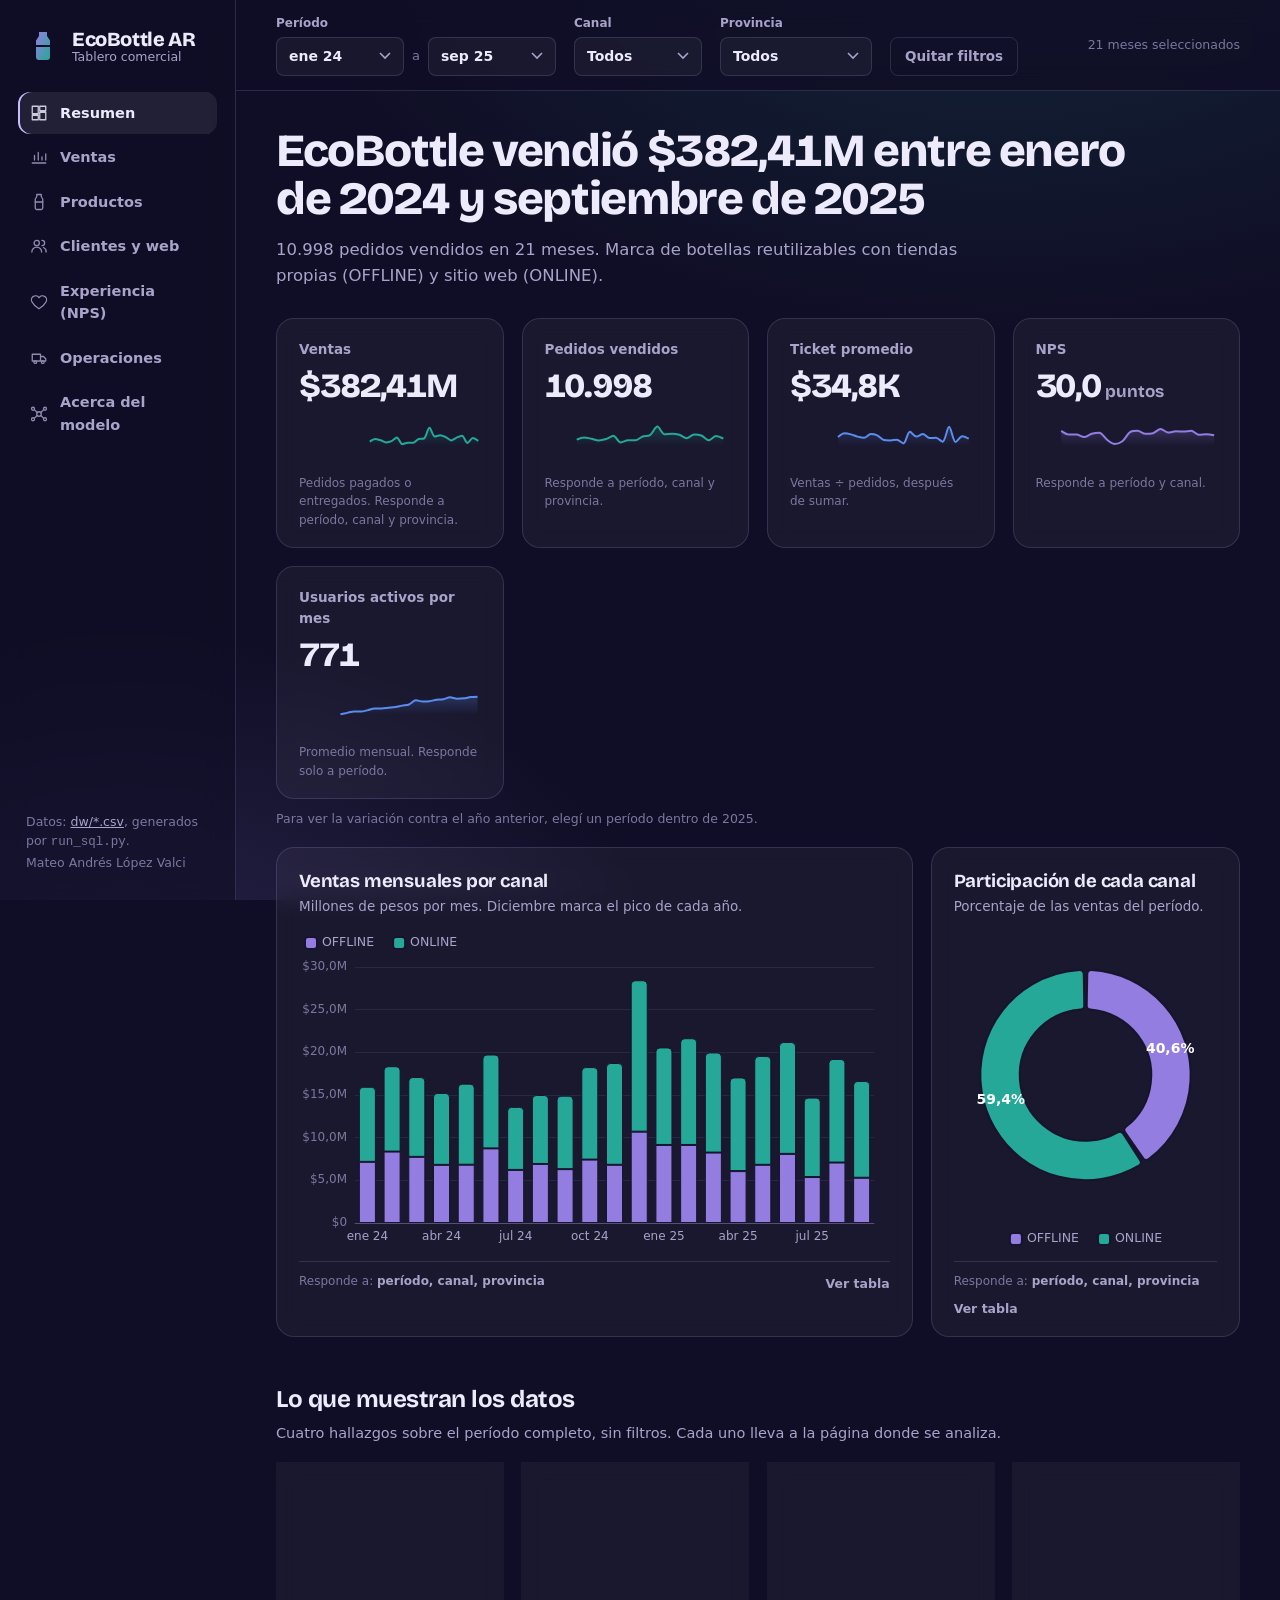
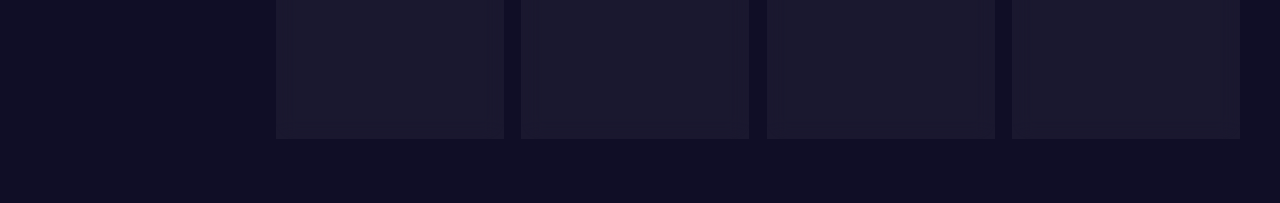
==== web/index.html @ 10b5b07e "feat: agregar sitio web interactivo Co-Authored-By: Claude Opus 5.5 <noreply@anthropic.com> Claude-S" ====
<!doctype html>
<html lang="es">
<head>
  <meta charset="utf-8">
  <meta name="viewport" content="width=device-width, initial-scale=1">
  <title>Resumen | EcoBottle AR</title>
  <meta name="description" content="Tablero comercial de EcoBottle AR: ventas, productos, clientes, NPS y operaciones, construido sobre un data warehouse en estrella.">
  <link rel="icon" href="data:image/svg+xml,%3Csvg xmlns='http://www.w3.org/2000/svg' viewBox='0 0 34 34'%3E%3Cpath d='M13 3h8v4l3 4.5V28a3 3 0 0 1-3 3h-8a3 3 0 0 1-3-3V11.5L13 7z' fill='%2325A898'/%3E%3C/svg%3E">
  <link rel="stylesheet" href="assets/css/style.css">
</head>
<body>
<div class="app">
  <aside id="lateral" class="lateral"></aside>
  <div class="contenido">
    <div id="filtros" class="filtros" role="region" aria-label="Filtros"></div>
    <main id="contenido-pagina" class="pagina">

      <header class="encabezado">
        <h1 id="titular">EcoBottle AR en números</h1>
        <p id="bajada">Ventas, clientes y experiencia de una marca de botellas reutilizables que vende en tiendas propias y en su sitio web.</p>
      </header>

      <section class="kpis" aria-label="Indicadores principales">
        <div class="tarjeta kpi" id="k-ventas">
          <span class="kpi-nombre">Ventas</span>
          <span class="kpi-valor">…</span>
          <span class="kpi-delta"></span>
          <div class="kpi-chispa" id="k-ventas-chispa"></div>
          <span class="kpi-nota">Pedidos pagados o entregados. Responde a período, canal y provincia.</span>
        </div>
        <div class="tarjeta kpi" id="k-pedidos">
          <span class="kpi-nombre">Pedidos vendidos</span>
          <span class="kpi-valor">…</span>
          <span class="kpi-delta"></span>
          <div class="kpi-chispa" id="k-pedidos-chispa"></div>
          <span class="kpi-nota">Responde a período, canal y provincia.</span>
        </div>
        <div class="tarjeta kpi" id="k-ticket">
          <span class="kpi-nombre">Ticket promedio</span>
          <span class="kpi-valor">…</span>
          <span class="kpi-delta"></span>
          <div class="kpi-chispa" id="k-ticket-chispa"></div>
          <span class="kpi-nota">Ventas ÷ pedidos, después de sumar.</span>
        </div>
        <div class="tarjeta kpi" id="k-nps">
          <span class="kpi-nombre">NPS</span>
          <span class="kpi-valor">…</span>
          <span class="kpi-delta"></span>
          <div class="kpi-chispa" id="k-nps-chispa"></div>
          <span class="kpi-nota">Responde a período y canal.</span>
        </div>
        <div class="tarjeta kpi" id="k-usuarios">
          <span class="kpi-nombre">Usuarios activos por mes</span>
          <span class="kpi-valor">…</span>
          <span class="kpi-delta"></span>
          <div class="kpi-chispa" id="k-usuarios-chispa"></div>
          <span class="kpi-nota">Promedio mensual. Responde solo a período.</span>
        </div>
      </section>
      <p class="kpis-nota" id="kpis-nota"></p>

      <div class="grilla">
        <article class="tarjeta ancho-8" data-aplica="mes canal provincia">
          <div class="tarjeta-cabeza"><div>
            <h2 id="t-mensual">Ventas mensuales por canal</h2>
            <p class="bajada">Millones de pesos por mes. Diciembre marca el pico de cada año.</p>
          </div></div>
          <div class="grafico" id="g-mensual" role="img" aria-label="Barras apiladas de ventas mensuales por canal"></div>
        </article>

        <article class="tarjeta ancho-4" data-aplica="mes canal provincia">
          <div class="tarjeta-cabeza"><div>
            <h2 id="t-canal">Participación de cada canal</h2>
            <p class="bajada">Porcentaje de las ventas del período.</p>
          </div></div>
          <div class="grafico" id="g-canal" role="img" aria-label="Participación de cada canal en las ventas"></div>
        </article>
      </div>

      <h2 class="seccion">Lo que muestran los datos</h2>
      <p class="seccion-bajada">Cuatro hallazgos sobre el período completo, sin filtros. Cada uno lleva a la página donde se analiza.</p>
      <div class="grilla">
        <article class="tarjeta hallazgo ancho-3">
          <span class="hallazgo-cifra" id="h-entrega">…</span>
          <p id="h-entrega-txt"></p>
          <a href="experiencia.html">Ver la relación con el NPS</a>
        </article>
        <article class="tarjeta hallazgo ancho-3">
          <span class="hallazgo-cifra" id="h-nps">…</span>
          <p id="h-nps-txt"></p>
          <a href="experiencia.html">Ver el NPS por canal</a>
        </article>
        <article class="tarjeta hallazgo ancho-3">
          <span class="hallazgo-cifra" id="h-recurrentes">…</span>
          <p id="h-recurrentes-txt"></p>
          <a href="clientes.html">Ver clientes y cohortes</a>
        </article>
        <article class="tarjeta hallazgo ancho-3">
          <span class="hallazgo-cifra" id="h-domingo">…</span>
          <p id="h-domingo-txt"></p>
          <a href="ventas.html">Ver ventas por día</a>
        </article>
      </div>

    </main>
  </div>
</div>
<script src="assets/vendor/papaparse.min.js"></script>
<script src="assets/vendor/echarts.min.js"></script>
<script src="assets/js/core.js"></script>
<script src="assets/js/resumen.js"></script>
</body>
</html>
---- web/assets/css/style.css ----
/* =====================================================================
   EcoBottle AR, tablero comercial: estilos compartidos
   Paleta validada para fondo oscuro (contraste y daltonismo).
   ===================================================================== */

@font-face { font-family: "Bricolage Grotesque"; src: url("../fonts/bricolage-grotesque-latin-500-normal.woff2") format("woff2"); font-weight: 500; font-display: swap; }
@font-face { font-family: "Bricolage Grotesque"; src: url("../fonts/bricolage-grotesque-latin-700-normal.woff2") format("woff2"); font-weight: 700; font-display: swap; }
@font-face { font-family: "Bricolage Grotesque"; src: url("../fonts/bricolage-grotesque-latin-800-normal.woff2") format("woff2"); font-weight: 800; font-display: swap; }
@font-face { font-family: "Manrope"; src: url("../fonts/manrope-latin-400-normal.woff2") format("woff2"); font-weight: 400; font-display: swap; }
@font-face { font-family: "Manrope"; src: url("../fonts/manrope-latin-500-normal.woff2") format("woff2"); font-weight: 500; font-display: swap; }
@font-face { font-family: "Manrope"; src: url("../fonts/manrope-latin-600-normal.woff2") format("woff2"); font-weight: 600; font-display: swap; }
@font-face { font-family: "Manrope"; src: url("../fonts/manrope-latin-700-normal.woff2") format("woff2"); font-weight: 700; font-display: swap; }

:root {
  color-scheme: dark;
  /* Superficies */
  --noche: #100e26;
  --noche-2: #17152e;
  --vidrio: rgba(255, 255, 255, 0.045);
  --vidrio-fuerte: rgba(255, 255, 255, 0.08);
  --borde: rgba(196, 184, 255, 0.16);
  --borde-fuerte: rgba(196, 184, 255, 0.32);
  /* Texto */
  --tinta: #edeafb;
  --niebla: #a9a3c9;
  --tenue: #7d779f;
  /* Acento de interfaz */
  --acento: #c9bcff;
  /* Datos (orden categórico fijo, validado) */
  --offline: #937de0;
  --online: #25a898;
  --classic: #c0811c;
  --sport: #db6599;
  --azul: #5b8def;
  --verde: #4fa457;
  /* Estados */
  --bien: #4fa457;
  --alerta: #c0811c;
  --critico: #e0635f;
  /* Tipografía */
  --display: "Bricolage Grotesque", "Segoe UI", system-ui, sans-serif;
  --texto: "Manrope", "Segoe UI", system-ui, sans-serif;
  /* Medidas */
  --radio-lg: 18px;
  --radio-md: 12px;
  --radio-sm: 8px;
  --lateral: 236px;
}

* { box-sizing: border-box; }

html, body { margin: 0; }

body {
  font-family: var(--texto);
  font-size: 15px;
  line-height: 1.55;
  color: var(--tinta);
  background-color: var(--noche);
  background-image:
    radial-gradient(1200px 700px at 78% -10%, rgba(37, 168, 152, 0.16), transparent 60%),
    radial-gradient(900px 600px at 10% 110%, rgba(147, 125, 224, 0.18), transparent 60%);
  background-attachment: fixed;
  min-height: 100vh;
  font-variant-numeric: tabular-nums;
}

a { color: var(--acento); }
a:focus-visible, button:focus-visible, select:focus-visible {
  outline: 2px solid var(--acento);
  outline-offset: 2px;
}

/* ---------------------------------------------------------------------
   Estructura: barra lateral + contenido
   --------------------------------------------------------------------- */
.app { display: grid; grid-template-columns: var(--lateral) 1fr; min-height: 100vh; }

.lateral {
  position: sticky; top: 0; height: 100vh;
  padding: 28px 18px;
  border-right: 1px solid var(--borde);
  background: rgba(16, 14, 38, 0.6);
  backdrop-filter: blur(14px);
  display: flex; flex-direction: column; gap: 28px;
}

.marca { display: flex; align-items: center; gap: 12px; text-decoration: none; color: var(--tinta); padding: 0 8px; }
.marca svg { flex: none; }
.marca-nombre { font-family: var(--display); font-weight: 800; font-size: 20px; letter-spacing: -0.02em; line-height: 1.1; }
.marca-sub { display: block; font-family: var(--texto); font-weight: 500; font-size: 12.5px; color: var(--niebla); letter-spacing: 0; }

.nav { display: flex; flex-direction: column; gap: 2px; }
.nav a {
  display: flex; align-items: center; gap: 12px;
  padding: 10px 12px; border-radius: var(--radio-md);
  color: var(--niebla); text-decoration: none; font-weight: 600; font-size: 14.5px;
}
.nav a:hover { color: var(--tinta); background: var(--vidrio); }
.nav a[aria-current="page"] { color: var(--tinta); background: var(--vidrio-fuerte); box-shadow: inset 2px 0 0 var(--acento); }
.nav svg { width: 18px; height: 18px; flex: none; opacity: 0.85; }

.lateral-pie { margin-top: auto; font-size: 12.5px; color: var(--tenue); padding: 0 8px; }
.lateral-pie a { color: var(--niebla); }

.contenido { min-width: 0; }

/* ---------------------------------------------------------------------
   Barra de filtros
   --------------------------------------------------------------------- */
.filtros {
  position: sticky; top: 0; z-index: 20;
  display: flex; flex-wrap: wrap; align-items: end; gap: 14px 18px;
  padding: 14px 40px;
  background: rgba(16, 14, 38, 0.78);
  backdrop-filter: blur(14px);
  border-bottom: 1px solid var(--borde);
}
.filtro { display: flex; flex-direction: column; gap: 4px; }
.filtro label { font-size: 12px; font-weight: 600; color: var(--niebla); }
.filtro select {
  appearance: none;
  font: inherit; font-size: 14px; font-weight: 600; color: var(--tinta);
  background: var(--vidrio) url("data:image/svg+xml,%3Csvg xmlns='http://www.w3.org/2000/svg' width='12' height='8' viewBox='0 0 12 8'%3E%3Cpath d='M1 1l5 5 5-5' fill='none' stroke='%23a9a3c9' stroke-width='1.6'/%3E%3C/svg%3E") no-repeat right 12px center;
  border: 1px solid var(--borde); border-radius: var(--radio-sm);
  padding: 8px 34px 8px 12px; min-width: 128px; cursor: pointer;
}
.filtro select:hover { border-color: var(--borde-fuerte); }
.filtro select option { background: var(--noche-2); color: var(--tinta); }
.filtro-periodo { display: flex; align-items: center; gap: 8px; }
.filtro-periodo span { color: var(--tenue); font-size: 13px; }
.boton {
  font: inherit; font-size: 13.5px; font-weight: 600;
  color: var(--niebla); background: transparent;
  border: 1px solid var(--borde); border-radius: var(--radio-sm);
  padding: 8px 14px; cursor: pointer;
}
.boton:hover { color: var(--tinta); border-color: var(--borde-fuerte); }
.filtros-estado { margin-left: auto; font-size: 12.5px; color: var(--tenue); align-self: center; }

/* ---------------------------------------------------------------------
   Encabezado de página
   --------------------------------------------------------------------- */
.pagina { padding: 36px 40px 64px; max-width: 1360px; }

.encabezado { max-width: 900px; margin-bottom: 30px; }
.encabezado h1 {
  font-family: var(--display); font-weight: 800;
  font-size: clamp(30px, 3.6vw, 46px); line-height: 1.04; letter-spacing: -0.03em;
  margin: 0 0 14px;
}
.encabezado p { margin: 0; color: var(--niebla); font-size: 16.5px; max-width: 68ch; }

/* ---------------------------------------------------------------------
   Grilla y tarjetas
   --------------------------------------------------------------------- */
.grilla { display: grid; grid-template-columns: repeat(12, minmax(0, 1fr)); gap: 18px; }
.ancho-12 { grid-column: span 12; }
.ancho-8 { grid-column: span 8; }
.ancho-7 { grid-column: span 7; }
.ancho-6 { grid-column: span 6; }
.ancho-5 { grid-column: span 5; }
.ancho-4 { grid-column: span 4; }
.ancho-3 { grid-column: span 3; }

.tarjeta {
  background: var(--vidrio);
  border: 1px solid var(--borde);
  border-radius: var(--radio-lg);
  padding: 22px 22px 16px;
  backdrop-filter: blur(10px);
  display: flex; flex-direction: column;
  min-width: 0;
}
.tarjeta-cabeza { display: flex; justify-content: space-between; align-items: start; gap: 12px; margin-bottom: 6px; }
.tarjeta h2 {
  font-family: var(--display); font-weight: 700; font-size: 18.5px;
  line-height: 1.22; letter-spacing: -0.01em; margin: 0;
}
.tarjeta .bajada { color: var(--niebla); font-size: 13.5px; margin: 4px 0 0; }
.grafico { width: 100%; height: 320px; margin-top: 8px; }
.grafico.alto { height: 420px; }
.grafico.bajo { height: 250px; }
.tarjeta-pie {
  display: flex; flex-wrap: wrap; justify-content: space-between; gap: 6px 16px;
  margin-top: 10px; padding-top: 10px; border-top: 1px solid var(--borde);
  font-size: 12px; color: var(--tenue);
}
.aplica b { color: var(--niebla); font-weight: 600; }
.boton-tabla {
  font: inherit; font-size: 12.5px; font-weight: 600; color: var(--niebla);
  background: none; border: none; padding: 2px 0; cursor: pointer; white-space: nowrap;
}
.boton-tabla:hover { color: var(--tinta); text-decoration: underline; }

.tabla-datos { margin-top: 10px; max-height: 280px; overflow: auto; border-radius: var(--radio-sm); border: 1px solid var(--borde); }
.tabla-datos table { width: 100%; border-collapse: collapse; font-size: 12.5px; }
.tabla-datos th, .tabla-datos td { padding: 6px 10px; text-align: right; border-bottom: 1px solid var(--borde); white-space: nowrap; }
.tabla-datos th:first-child, .tabla-datos td:first-child { text-align: left; }
.tabla-datos th { position: sticky; top: 0; background: var(--noche-2); color: var(--niebla); font-weight: 600; }

/* ---------------------------------------------------------------------
   Indicadores (KPI)
   --------------------------------------------------------------------- */
.kpi { padding: 20px 22px 18px; gap: 2px; }
.kpi-nombre { font-size: 13.5px; font-weight: 600; color: var(--niebla); }
.kpi-valor {
  font-family: var(--display); font-weight: 800; font-size: 34px;
  line-height: 1.05; letter-spacing: -0.03em; margin: 6px 0 4px;
}
.kpi-valor small { font-size: 0.5em; font-weight: 700; color: var(--niebla); margin-left: 4px; letter-spacing: 0; }
.kpi-delta { font-size: 13px; font-weight: 600; }
.kpi-delta.sube { color: #6fcf8a; }
.kpi-delta.baja { color: #f0908c; }
.kpi-delta.neutro { color: var(--tenue); }
.kpi-chispa { height: 44px; margin-top: 10px; }
.kpi-nota { font-size: 12px; color: var(--tenue); margin-top: 6px; }

/* ---------------------------------------------------------------------
   Hallazgos y textos
   --------------------------------------------------------------------- */
.hallazgo { padding: 22px; gap: 8px; }
.hallazgo-cifra { font-family: var(--display); font-weight: 800; font-size: 34px; letter-spacing: -0.03em; line-height: 1; }
.hallazgo p { margin: 0; color: var(--niebla); font-size: 14px; }
.hallazgo a { font-weight: 600; font-size: 13.5px; text-decoration: none; margin-top: auto; padding-top: 8px; }
.hallazgo a:hover { text-decoration: underline; }

.nota { color: var(--niebla); font-size: 14px; }
.nota strong { color: var(--tinta); }

.leyenda { display: flex; flex-wrap: wrap; gap: 6px 16px; margin-top: 10px; font-size: 13px; color: var(--niebla); }
.leyenda i { display: inline-block; width: 12px; height: 12px; border-radius: 3px; margin-right: 6px; vertical-align: -1px; }

/* Texto largo (página del modelo) */
.prosa { max-width: 72ch; }
.prosa h3 { font-family: var(--display); font-weight: 700; font-size: 20px; letter-spacing: -0.01em; margin: 26px 0 8px; }
.prosa p, .prosa li { color: var(--niebla); font-size: 15px; }
.prosa strong { color: var(--tinta); }
.prosa code, .tabla-simple code { font-family: var(--texto); font-weight: 700; color: var(--acento); font-size: 0.95em; }
.tabla-simple { width: 100%; border-collapse: collapse; font-size: 14px; margin-top: 8px; }
.tabla-simple th, .tabla-simple td { text-align: left; padding: 9px 12px; border-bottom: 1px solid var(--borde); vertical-align: top; }
.tabla-simple th { color: var(--niebla); font-weight: 600; font-size: 13px; }
.tabla-simple td { color: var(--tinta); }
.si { color: #6fcf8a; font-weight: 700; }
.no { color: var(--tenue); }

.diagrama { width: 100%; height: auto; display: block; }

.cargando { color: var(--niebla); padding: 40px 0; }
.error { color: #f0908c; padding: 24px; border: 1px solid rgba(224, 99, 95, 0.4); border-radius: var(--radio-md); }

/* ---------------------------------------------------------------------
   Responsive
   --------------------------------------------------------------------- */
@media (max-width: 1180px) {
  .ancho-8, .ancho-7, .ancho-6, .ancho-5 { grid-column: span 12; }
  .ancho-4 { grid-column: span 6; }
  .ancho-3 { grid-column: span 6; }
}
@media (max-width: 860px) {
  .app { grid-template-columns: minmax(0, 1fr); }
  .lateral, .contenido { min-width: 0; }
  .lateral { position: static; height: auto; flex-direction: column; gap: 14px; padding: 16px; border-right: 0; border-bottom: 1px solid var(--borde); }
  .nav { flex-direction: row; overflow-x: auto; gap: 4px; padding-bottom: 4px; }
  .nav a { white-space: nowrap; padding: 8px 12px; }
  .nav a[aria-current="page"] { box-shadow: inset 0 -2px 0 var(--acento); }
  .lateral-pie { display: none; }
  .filtros { position: static; padding: 14px 16px; }
  .filtros-estado { margin-left: 0; width: 100%; }
  .pagina { padding: 24px 16px 48px; }
  .ancho-4, .ancho-3 { grid-column: span 12; }
  .grafico { height: 280px; }
  .kpi-valor { font-size: 32px; }
}
@media (prefers-reduced-motion: reduce) {
  * { animation: none !important; transition: none !important; }
}

/* ---------------------------------------------------------------------
   Fila de KPIs y títulos de sección
   --------------------------------------------------------------------- */
.kpis { display: grid; grid-template-columns: repeat(auto-fit, minmax(200px, 1fr)); gap: 18px; }
.kpis-nota { font-size: 12.5px; color: var(--tenue); margin: 10px 0 18px; }
.seccion { font-family: var(--display); font-weight: 700; font-size: 24px; letter-spacing: -0.02em; margin: 44px 0 4px; }
.seccion-bajada { color: var(--niebla); margin: 0 0 18px; font-size: 14.5px; }
.grafico.mapa { height: 560px; }
.grafico.medio { height: 280px; }
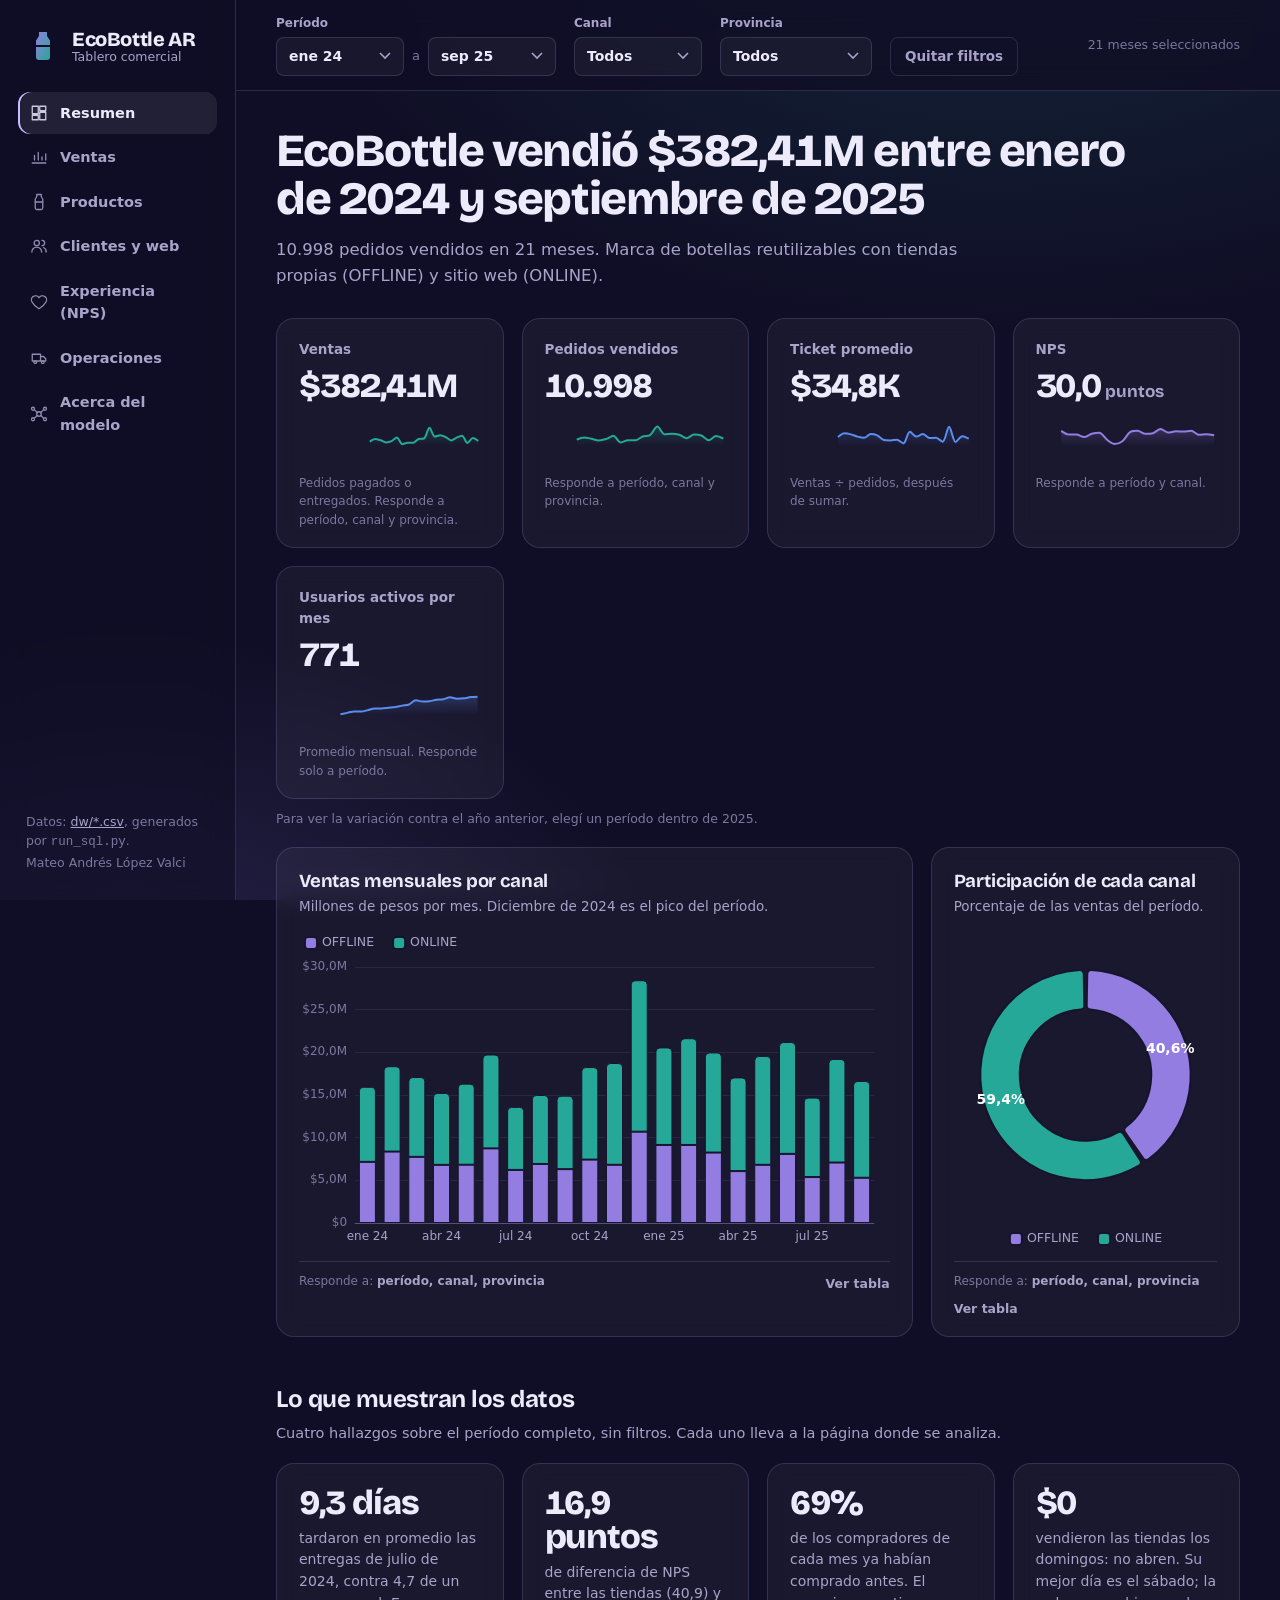
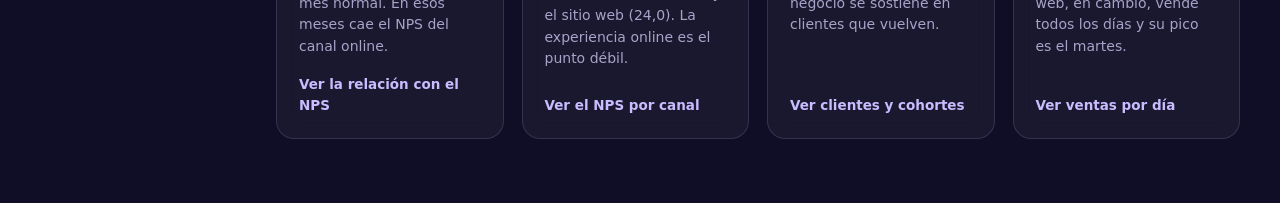
==== commit 40f0e2f7: "fix: corregir títulos y textos desactualizados del sitio y el README Co-Authored-By: Claude Opus 5.5" ====
--- a/web/index.html
+++ b/web/index.html
@@ -63,7 +63,7 @@
         <article class="tarjeta ancho-8" data-aplica="mes canal provincia">
           <div class="tarjeta-cabeza"><div>
             <h2 id="t-mensual">Ventas mensuales por canal</h2>
-            <p class="bajada">Millones de pesos por mes. Diciembre marca el pico de cada año.</p>
+            <p class="bajada">Millones de pesos por mes. Diciembre de 2024 es el pico del período.</p>
           </div></div>
           <div class="grafico" id="g-mensual" role="img" aria-label="Barras apiladas de ventas mensuales por canal"></div>
         </article>
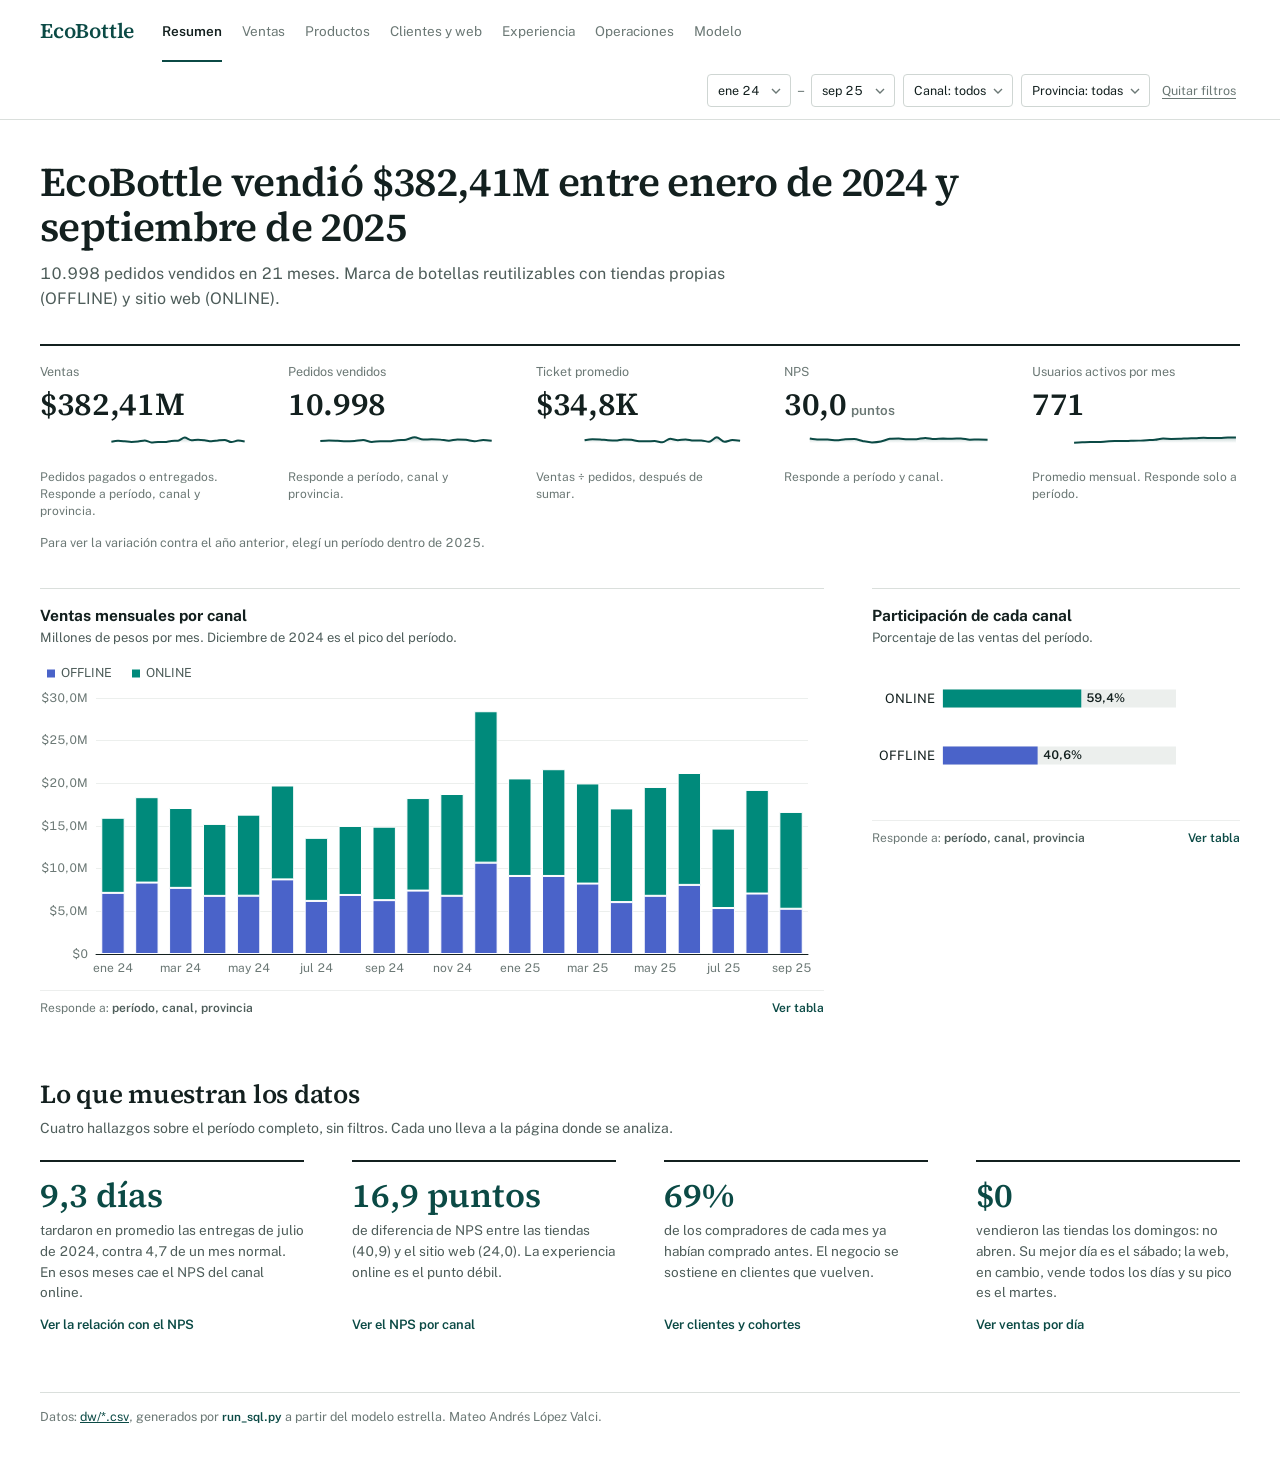
==== commit 65822d81: "style: nueva identidad visual del sitio (barra superior, fondo blanco, Source Serif y Public Sans) C" ====
--- a/web/index.html
+++ b/web/index.html
@@ -5,15 +5,13 @@
   <meta name="viewport" content="width=device-width, initial-scale=1">
   <title>Resumen | EcoBottle AR</title>
   <meta name="description" content="Tablero comercial de EcoBottle AR: ventas, productos, clientes, NPS y operaciones, construido sobre un data warehouse en estrella.">
-  <link rel="icon" href="data:image/svg+xml,%3Csvg xmlns='http://www.w3.org/2000/svg' viewBox='0 0 34 34'%3E%3Cpath d='M13 3h8v4l3 4.5V28a3 3 0 0 1-3 3h-8a3 3 0 0 1-3-3V11.5L13 7z' fill='%2325A898'/%3E%3C/svg%3E">
+  <link rel="icon" href="data:image/svg+xml,%3Csvg xmlns='http://www.w3.org/2000/svg' viewBox='0 0 34 34'%3E%3Cpath d='M13 3h8v4l3 4.5V28a3 3 0 0 1-3 3h-8a3 3 0 0 1-3-3V11.5L13 7z' fill='%230B4A45'/%3E%3C/svg%3E">
   <link rel="stylesheet" href="assets/css/style.css">
 </head>
 <body>
-<div class="app">
-  <aside id="lateral" class="lateral"></aside>
-  <div class="contenido">
-    <div id="filtros" class="filtros" role="region" aria-label="Filtros"></div>
-    <main id="contenido-pagina" class="pagina">
+<header id="barra" class="barra"></header>
+<div id="filtros" class="filtros" role="region" aria-label="Filtros"></div>
+<main id="contenido-pagina" class="pagina">
 
       <header class="encabezado">
         <h1 id="titular">EcoBottle AR en números</h1>
@@ -73,7 +71,7 @@
             <h2 id="t-canal">Participación de cada canal</h2>
             <p class="bajada">Porcentaje de las ventas del período.</p>
           </div></div>
-          <div class="grafico" id="g-canal" role="img" aria-label="Participación de cada canal en las ventas"></div>
+          <div class="grafico compacto" id="g-canal" role="img" aria-label="Participación de cada canal en las ventas"></div>
         </article>
       </div>
 
@@ -103,8 +101,6 @@
       </div>
 
     </main>
-  </div>
-</div>
 <script src="assets/vendor/papaparse.min.js"></script>
 <script src="assets/vendor/echarts.min.js"></script>
 <script src="assets/js/core.js"></script>
--- a/web/assets/css/style.css
+++ b/web/assets/css/style.css
@@ -1,160 +1,139 @@
 /* =====================================================================
    EcoBottle AR, tablero comercial: estilos compartidos
-   Paleta validada para fondo oscuro (contraste y daltonismo).
+   Identidad: fondo blanco, verde petróleo como color de marca, títulos y
+   cifras con serifa (Source Serif 4) y texto en Public Sans.
    ===================================================================== */
 
-@font-face { font-family: "Bricolage Grotesque"; src: url("../fonts/bricolage-grotesque-latin-500-normal.woff2") format("woff2"); font-weight: 500; font-display: swap; }
-@font-face { font-family: "Bricolage Grotesque"; src: url("../fonts/bricolage-grotesque-latin-700-normal.woff2") format("woff2"); font-weight: 700; font-display: swap; }
-@font-face { font-family: "Bricolage Grotesque"; src: url("../fonts/bricolage-grotesque-latin-800-normal.woff2") format("woff2"); font-weight: 800; font-display: swap; }
-@font-face { font-family: "Manrope"; src: url("../fonts/manrope-latin-400-normal.woff2") format("woff2"); font-weight: 400; font-display: swap; }
-@font-face { font-family: "Manrope"; src: url("../fonts/manrope-latin-500-normal.woff2") format("woff2"); font-weight: 500; font-display: swap; }
-@font-face { font-family: "Manrope"; src: url("../fonts/manrope-latin-600-normal.woff2") format("woff2"); font-weight: 600; font-display: swap; }
-@font-face { font-family: "Manrope"; src: url("../fonts/manrope-latin-700-normal.woff2") format("woff2"); font-weight: 700; font-display: swap; }
+@font-face { font-family: "Source Serif 4"; src: url("../fonts/source-serif-4-latin-600-normal.woff2") format("woff2"); font-weight: 600; font-display: swap; }
+@font-face { font-family: "Public Sans"; src: url("../fonts/public-sans-latin-400-normal.woff2") format("woff2"); font-weight: 400; font-display: swap; }
+@font-face { font-family: "Public Sans"; src: url("../fonts/public-sans-latin-600-normal.woff2") format("woff2"); font-weight: 600; font-display: swap; }
+@font-face { font-family: "Public Sans"; src: url("../fonts/public-sans-latin-700-normal.woff2") format("woff2"); font-weight: 700; font-display: swap; }
 
 :root {
-  color-scheme: dark;
+  color-scheme: light;
   /* Superficies */
-  --noche: #100e26;
-  --noche-2: #17152e;
-  --vidrio: rgba(255, 255, 255, 0.045);
-  --vidrio-fuerte: rgba(255, 255, 255, 0.08);
-  --borde: rgba(196, 184, 255, 0.16);
-  --borde-fuerte: rgba(196, 184, 255, 0.32);
+  --papel: #ffffff;
+  --papel-2: #f5f6f4;
+  --regla: #dadfdc;
+  --regla-suave: #eceeed;
   /* Texto */
-  --tinta: #edeafb;
-  --niebla: #a9a3c9;
-  --tenue: #7d779f;
-  /* Acento de interfaz */
-  --acento: #c9bcff;
-  /* Datos (orden categórico fijo, validado) */
-  --offline: #937de0;
-  --online: #25a898;
-  --classic: #c0811c;
-  --sport: #db6599;
-  --azul: #5b8def;
-  --verde: #4fa457;
+  --tinta: #13201f;
+  --gris-texto: #4e5d5a;
+  --tenue: #6b7875;
+  /* Marca */
+  --marca: #0b4a45;
+  --marca-media: #008a7b;
   /* Estados */
-  --bien: #4fa457;
-  --alerta: #c0811c;
-  --critico: #e0635f;
+  --sube: #2e7d4f;
+  --baja: #b42318;
   /* Tipografía */
-  --display: "Bricolage Grotesque", "Segoe UI", system-ui, sans-serif;
-  --texto: "Manrope", "Segoe UI", system-ui, sans-serif;
+  --serif: "Source Serif 4", Georgia, "Times New Roman", serif;
+  --texto: "Public Sans", "Segoe UI", system-ui, sans-serif;
   /* Medidas */
-  --radio-lg: 18px;
-  --radio-md: 12px;
-  --radio-sm: 8px;
-  --lateral: 236px;
+  --margen: 56px;
 }
 
 * { box-sizing: border-box; }
-
 html, body { margin: 0; }
 
 body {
   font-family: var(--texto);
-  font-size: 15px;
+  font-size: 14.5px;
   line-height: 1.55;
   color: var(--tinta);
-  background-color: var(--noche);
-  background-image:
-    radial-gradient(1200px 700px at 78% -10%, rgba(37, 168, 152, 0.16), transparent 60%),
-    radial-gradient(900px 600px at 10% 110%, rgba(147, 125, 224, 0.18), transparent 60%);
-  background-attachment: fixed;
-  min-height: 100vh;
+  background: var(--papel);
   font-variant-numeric: tabular-nums;
 }
 
-a { color: var(--acento); }
+a { color: var(--marca); }
 a:focus-visible, button:focus-visible, select:focus-visible {
-  outline: 2px solid var(--acento);
+  outline: 2px solid var(--marca);
   outline-offset: 2px;
 }
 
 /* ---------------------------------------------------------------------
-   Estructura: barra lateral + contenido
-   --------------------------------------------------------------------- */
-.app { display: grid; grid-template-columns: var(--lateral) 1fr; min-height: 100vh; }
-
-.lateral {
-  position: sticky; top: 0; height: 100vh;
-  padding: 28px 18px;
-  border-right: 1px solid var(--borde);
-  background: rgba(16, 14, 38, 0.6);
-  backdrop-filter: blur(14px);
-  display: flex; flex-direction: column; gap: 28px;
-}
-
-.marca { display: flex; align-items: center; gap: 12px; text-decoration: none; color: var(--tinta); padding: 0 8px; }
-.marca svg { flex: none; }
-.marca-nombre { font-family: var(--display); font-weight: 800; font-size: 20px; letter-spacing: -0.02em; line-height: 1.1; }
-.marca-sub { display: block; font-family: var(--texto); font-weight: 500; font-size: 12.5px; color: var(--niebla); letter-spacing: 0; }
-
-.nav { display: flex; flex-direction: column; gap: 2px; }
+   Barra superior: marca, pestañas y filtros
+   --------------------------------------------------------------------- */
+.barra {
+  position: sticky; top: 0; z-index: 20;
+  display: flex; flex-wrap: wrap; align-items: center; gap: 0 28px;
+  min-height: 64px;
+  padding: 0 var(--margen);
+  background: var(--papel);
+  border-bottom: 1px solid var(--regla);
+}
+.marca {
+  font-family: var(--serif); font-weight: 600; font-size: 21px;
+  letter-spacing: -0.01em; color: var(--marca); text-decoration: none;
+  white-space: nowrap; line-height: 62px;
+}
+.nav { display: flex; gap: 20px; align-self: stretch; min-height: 62px; }
 .nav a {
-  display: flex; align-items: center; gap: 12px;
-  padding: 10px 12px; border-radius: var(--radio-md);
-  color: var(--niebla); text-decoration: none; font-weight: 600; font-size: 14.5px;
-}
-.nav a:hover { color: var(--tinta); background: var(--vidrio); }
-.nav a[aria-current="page"] { color: var(--tinta); background: var(--vidrio-fuerte); box-shadow: inset 2px 0 0 var(--acento); }
-.nav svg { width: 18px; height: 18px; flex: none; opacity: 0.85; }
-
-.lateral-pie { margin-top: auto; font-size: 12.5px; color: var(--tenue); padding: 0 8px; }
-.lateral-pie a { color: var(--niebla); }
-
-.contenido { min-width: 0; }
-
-/* ---------------------------------------------------------------------
-   Barra de filtros
-   --------------------------------------------------------------------- */
-.filtros {
-  position: sticky; top: 0; z-index: 20;
-  display: flex; flex-wrap: wrap; align-items: end; gap: 14px 18px;
-  padding: 14px 40px;
-  background: rgba(16, 14, 38, 0.78);
-  backdrop-filter: blur(14px);
-  border-bottom: 1px solid var(--borde);
-}
-.filtro { display: flex; flex-direction: column; gap: 4px; }
-.filtro label { font-size: 12px; font-weight: 600; color: var(--niebla); }
-.filtro select {
+  display: flex; align-items: center;
+  color: var(--tenue); text-decoration: none; font-size: 13.5px; white-space: nowrap;
+  border-bottom: 2px solid transparent; padding-top: 2px;
+}
+.nav a:hover { color: var(--tinta); }
+.nav a[aria-current="page"] { color: var(--tinta); font-weight: 600; border-bottom-color: var(--marca); }
+
+.filtros { margin-left: auto; display: flex; flex-wrap: wrap; align-items: center; gap: 8px; padding: 12px 0; }
+/* Cuando los filtros no entran en la misma línea bajan a una segunda fila, alineados a la derecha */
+.filtros:empty { display: none; }
+.filtros select {
   appearance: none;
-  font: inherit; font-size: 14px; font-weight: 600; color: var(--tinta);
-  background: var(--vidrio) url("data:image/svg+xml,%3Csvg xmlns='http://www.w3.org/2000/svg' width='12' height='8' viewBox='0 0 12 8'%3E%3Cpath d='M1 1l5 5 5-5' fill='none' stroke='%23a9a3c9' stroke-width='1.6'/%3E%3C/svg%3E") no-repeat right 12px center;
-  border: 1px solid var(--borde); border-radius: var(--radio-sm);
-  padding: 8px 34px 8px 12px; min-width: 128px; cursor: pointer;
-}
-.filtro select:hover { border-color: var(--borde-fuerte); }
-.filtro select option { background: var(--noche-2); color: var(--tinta); }
-.filtro-periodo { display: flex; align-items: center; gap: 8px; }
-.filtro-periodo span { color: var(--tenue); font-size: 13px; }
+  font: inherit; font-size: 12.5px; color: var(--tinta);
+  background: var(--papel) url("data:image/svg+xml,%3Csvg xmlns='http://www.w3.org/2000/svg' width='10' height='6' viewBox='0 0 10 6'%3E%3Cpath d='M1 1l4 4 4-4' fill='none' stroke='%236b7875' stroke-width='1.4'/%3E%3C/svg%3E") no-repeat right 9px center;
+  border: 1px solid #cfd6d3; border-radius: 4px;
+  padding: 6px 26px 6px 10px; cursor: pointer;
+}
+.filtros select:hover { border-color: var(--tenue); }
+.filtro-periodo { display: inline-flex; align-items: center; gap: 6px; color: var(--tenue); }
 .boton {
-  font: inherit; font-size: 13.5px; font-weight: 600;
-  color: var(--niebla); background: transparent;
-  border: 1px solid var(--borde); border-radius: var(--radio-sm);
-  padding: 8px 14px; cursor: pointer;
-}
-.boton:hover { color: var(--tinta); border-color: var(--borde-fuerte); }
-.filtros-estado { margin-left: auto; font-size: 12.5px; color: var(--tenue); align-self: center; }
-
-/* ---------------------------------------------------------------------
-   Encabezado de página
-   --------------------------------------------------------------------- */
-.pagina { padding: 36px 40px 64px; max-width: 1360px; }
-
-.encabezado { max-width: 900px; margin-bottom: 30px; }
+  font: inherit; font-size: 12.5px; color: var(--tenue);
+  background: none; border: none; padding: 6px 4px; cursor: pointer; text-decoration: underline; text-underline-offset: 3px;
+}
+.boton:hover { color: var(--tinta); }
+
+/* ---------------------------------------------------------------------
+   Página
+   --------------------------------------------------------------------- */
+.pagina { padding: 40px var(--margen) 48px; max-width: 1400px; }
+
+.encabezado { max-width: 920px; margin-bottom: 32px; }
 .encabezado h1 {
-  font-family: var(--display); font-weight: 800;
-  font-size: clamp(30px, 3.6vw, 46px); line-height: 1.04; letter-spacing: -0.03em;
-  margin: 0 0 14px;
-}
-.encabezado p { margin: 0; color: var(--niebla); font-size: 16.5px; max-width: 68ch; }
-
-/* ---------------------------------------------------------------------
-   Grilla y tarjetas
-   --------------------------------------------------------------------- */
-.grilla { display: grid; grid-template-columns: repeat(12, minmax(0, 1fr)); gap: 18px; }
+  font-family: var(--serif); font-weight: 600;
+  font-size: clamp(30px, 3.2vw, 42px); line-height: 1.1; letter-spacing: -0.015em;
+  margin: 0 0 12px;
+}
+.encabezado p { margin: 0; color: var(--gris-texto); font-size: 16px; max-width: 70ch; }
+
+/* ---------------------------------------------------------------------
+   Indicadores (franja con regla superior, sin cajas)
+   --------------------------------------------------------------------- */
+.kpis {
+  display: grid; grid-template-columns: repeat(auto-fit, minmax(170px, 1fr)); gap: 24px 40px;
+  border-top: 2px solid var(--tinta); padding-top: 16px;
+}
+.tarjeta.kpi { border-top: 0; padding: 0; gap: 0; }
+.kpi-nombre { font-size: 12.5px; color: var(--tenue); }
+.kpi-valor {
+  font-family: var(--serif); font-weight: 600; font-size: 32px;
+  line-height: 1.1; letter-spacing: -0.01em; margin: 6px 0 2px;
+}
+.kpi-valor small { font-family: var(--texto); font-size: 0.42em; font-weight: 600; color: var(--tenue); margin-left: 4px; letter-spacing: 0; }
+.kpi-delta { font-size: 12.5px; font-weight: 600; min-height: 0; }
+.kpi-delta:empty { display: none; }
+.kpi-delta.sube { color: var(--sube); }
+.kpi-delta.baja { color: var(--baja); }
+.kpi-delta.neutro { color: var(--tenue); }
+.kpi-chispa { height: 30px; margin-top: 8px; }
+.kpi-nota { font-size: 12px; color: var(--tenue); margin-top: 6px; line-height: 1.45; }
+.kpis-nota { font-size: 12.5px; color: var(--tenue); margin: 12px 0 0; }
+
+/* ---------------------------------------------------------------------
+   Grilla de gráficos: secciones separadas por reglas finas
+   --------------------------------------------------------------------- */
+.grilla { display: grid; grid-template-columns: repeat(12, minmax(0, 1fr)); gap: 40px 48px; margin-top: 36px; }
 .ancho-12 { grid-column: span 12; }
 .ancho-8 { grid-column: span 8; }
 .ancho-7 { grid-column: span 7; }
@@ -163,125 +142,100 @@
 .ancho-4 { grid-column: span 4; }
 .ancho-3 { grid-column: span 3; }
 
-.tarjeta {
-  background: var(--vidrio);
-  border: 1px solid var(--borde);
-  border-radius: var(--radio-lg);
-  padding: 22px 22px 16px;
-  backdrop-filter: blur(10px);
-  display: flex; flex-direction: column;
-  min-width: 0;
-}
-.tarjeta-cabeza { display: flex; justify-content: space-between; align-items: start; gap: 12px; margin-bottom: 6px; }
-.tarjeta h2 {
-  font-family: var(--display); font-weight: 700; font-size: 18.5px;
-  line-height: 1.22; letter-spacing: -0.01em; margin: 0;
-}
-.tarjeta .bajada { color: var(--niebla); font-size: 13.5px; margin: 4px 0 0; }
-.grafico { width: 100%; height: 320px; margin-top: 8px; }
+.tarjeta { border-top: 1px solid var(--regla); padding-top: 16px; display: flex; flex-direction: column; min-width: 0; }
+.tarjeta-cabeza { display: flex; justify-content: space-between; align-items: start; gap: 12px; margin-bottom: 4px; }
+.tarjeta h2 { font-family: var(--texto); font-weight: 700; font-size: 15.5px; line-height: 1.3; margin: 0; }
+.tarjeta .bajada { color: var(--gris-texto); font-size: 13px; margin: 3px 0 0; }
+
+.grafico { width: 100%; height: 320px; margin-top: 10px; }
 .grafico.alto { height: 420px; }
-.grafico.bajo { height: 250px; }
+.grafico.medio { height: 280px; }
+.grafico.bajo { height: 230px; }
+.grafico.mapa { height: 540px; }
+.grafico.compacto { height: 150px; }
+
 .tarjeta-pie {
   display: flex; flex-wrap: wrap; justify-content: space-between; gap: 6px 16px;
-  margin-top: 10px; padding-top: 10px; border-top: 1px solid var(--borde);
+  margin-top: 8px; padding-top: 8px; border-top: 1px solid var(--regla-suave);
   font-size: 12px; color: var(--tenue);
 }
-.aplica b { color: var(--niebla); font-weight: 600; }
+.aplica b { color: var(--gris-texto); font-weight: 600; }
 .boton-tabla {
-  font: inherit; font-size: 12.5px; font-weight: 600; color: var(--niebla);
-  background: none; border: none; padding: 2px 0; cursor: pointer; white-space: nowrap;
-}
-.boton-tabla:hover { color: var(--tinta); text-decoration: underline; }
-
-.tabla-datos { margin-top: 10px; max-height: 280px; overflow: auto; border-radius: var(--radio-sm); border: 1px solid var(--borde); }
+  font: inherit; font-size: 12px; font-weight: 600; color: var(--marca);
+  background: none; border: none; padding: 0; cursor: pointer; white-space: nowrap;
+}
+.boton-tabla:hover { text-decoration: underline; text-underline-offset: 3px; }
+
+.tabla-datos { margin-top: 10px; max-height: 280px; overflow: auto; border-top: 1px solid var(--regla); }
 .tabla-datos table { width: 100%; border-collapse: collapse; font-size: 12.5px; }
-.tabla-datos th, .tabla-datos td { padding: 6px 10px; text-align: right; border-bottom: 1px solid var(--borde); white-space: nowrap; }
+.tabla-datos th, .tabla-datos td { padding: 6px 10px; text-align: right; border-bottom: 1px solid var(--regla-suave); white-space: nowrap; }
 .tabla-datos th:first-child, .tabla-datos td:first-child { text-align: left; }
-.tabla-datos th { position: sticky; top: 0; background: var(--noche-2); color: var(--niebla); font-weight: 600; }
-
-/* ---------------------------------------------------------------------
-   Indicadores (KPI)
-   --------------------------------------------------------------------- */
-.kpi { padding: 20px 22px 18px; gap: 2px; }
-.kpi-nombre { font-size: 13.5px; font-weight: 600; color: var(--niebla); }
-.kpi-valor {
-  font-family: var(--display); font-weight: 800; font-size: 34px;
-  line-height: 1.05; letter-spacing: -0.03em; margin: 6px 0 4px;
-}
-.kpi-valor small { font-size: 0.5em; font-weight: 700; color: var(--niebla); margin-left: 4px; letter-spacing: 0; }
-.kpi-delta { font-size: 13px; font-weight: 600; }
-.kpi-delta.sube { color: #6fcf8a; }
-.kpi-delta.baja { color: #f0908c; }
-.kpi-delta.neutro { color: var(--tenue); }
-.kpi-chispa { height: 44px; margin-top: 10px; }
-.kpi-nota { font-size: 12px; color: var(--tenue); margin-top: 6px; }
+.tabla-datos th { position: sticky; top: 0; background: var(--papel); color: var(--tenue); font-weight: 600; }
 
 /* ---------------------------------------------------------------------
    Hallazgos y textos
    --------------------------------------------------------------------- */
-.hallazgo { padding: 22px; gap: 8px; }
-.hallazgo-cifra { font-family: var(--display); font-weight: 800; font-size: 34px; letter-spacing: -0.03em; line-height: 1; }
-.hallazgo p { margin: 0; color: var(--niebla); font-size: 14px; }
-.hallazgo a { font-weight: 600; font-size: 13.5px; text-decoration: none; margin-top: auto; padding-top: 8px; }
-.hallazgo a:hover { text-decoration: underline; }
-
-.nota { color: var(--niebla); font-size: 14px; }
+.seccion { font-family: var(--serif); font-weight: 600; font-size: 26px; letter-spacing: -0.01em; margin: 56px 0 4px; }
+.seccion-bajada { color: var(--gris-texto); margin: 0; font-size: 14px; }
+.seccion + .seccion-bajada + .grilla { margin-top: 20px; }
+
+.tarjeta.hallazgo { border-top: 2px solid var(--tinta); gap: 6px; }
+.hallazgo-cifra { font-family: var(--serif); font-weight: 600; font-size: 34px; line-height: 1.05; color: var(--marca); }
+.hallazgo p { margin: 0; color: var(--gris-texto); font-size: 13.5px; }
+.hallazgo a { font-weight: 600; font-size: 13px; text-decoration: none; margin-top: auto; padding-top: 6px; }
+.hallazgo a:hover { text-decoration: underline; text-underline-offset: 3px; }
+
+.nota { color: var(--gris-texto); font-size: 14px; }
 .nota strong { color: var(--tinta); }
 
-.leyenda { display: flex; flex-wrap: wrap; gap: 6px 16px; margin-top: 10px; font-size: 13px; color: var(--niebla); }
-.leyenda i { display: inline-block; width: 12px; height: 12px; border-radius: 3px; margin-right: 6px; vertical-align: -1px; }
-
-/* Texto largo (página del modelo) */
+.leyenda { display: flex; flex-wrap: wrap; gap: 6px 16px; margin-top: 8px; font-size: 12.5px; color: var(--gris-texto); }
+.leyenda i { display: inline-block; width: 10px; height: 10px; margin-right: 6px; vertical-align: -1px; }
+
 .prosa { max-width: 72ch; }
-.prosa h3 { font-family: var(--display); font-weight: 700; font-size: 20px; letter-spacing: -0.01em; margin: 26px 0 8px; }
-.prosa p, .prosa li { color: var(--niebla); font-size: 15px; }
+.prosa h3 { font-family: var(--serif); font-weight: 600; font-size: 20px; margin: 24px 0 8px; }
+.prosa p, .prosa li { color: var(--gris-texto); font-size: 14.5px; }
 .prosa strong { color: var(--tinta); }
-.prosa code, .tabla-simple code { font-family: var(--texto); font-weight: 700; color: var(--acento); font-size: 0.95em; }
-.tabla-simple { width: 100%; border-collapse: collapse; font-size: 14px; margin-top: 8px; }
-.tabla-simple th, .tabla-simple td { text-align: left; padding: 9px 12px; border-bottom: 1px solid var(--borde); vertical-align: top; }
-.tabla-simple th { color: var(--niebla); font-weight: 600; font-size: 13px; }
-.tabla-simple td { color: var(--tinta); }
-.si { color: #6fcf8a; font-weight: 700; }
+.prosa code, .tabla-simple code, .pie-pagina code { font-family: var(--texto); font-weight: 600; color: var(--marca); font-size: 0.95em; }
+.tabla-simple { width: 100%; border-collapse: collapse; font-size: 13.5px; margin-top: 10px; }
+.tabla-simple th, .tabla-simple td { text-align: left; padding: 9px 12px 9px 0; border-bottom: 1px solid var(--regla-suave); vertical-align: top; }
+.tabla-simple th { color: var(--tenue); font-weight: 600; font-size: 12.5px; border-bottom-color: var(--regla); }
+.si { color: var(--sube); font-weight: 700; }
 .no { color: var(--tenue); }
 
-.diagrama { width: 100%; height: auto; display: block; }
-
-.cargando { color: var(--niebla); padding: 40px 0; }
-.error { color: #f0908c; padding: 24px; border: 1px solid rgba(224, 99, 95, 0.4); border-radius: var(--radio-md); }
+.diagrama { width: 100%; height: auto; display: block; margin-top: 12px; }
+
+.pie-pagina {
+  margin-top: 56px; padding-top: 14px; border-top: 1px solid var(--regla);
+  font-size: 12.5px; color: var(--tenue);
+}
+
+.error { color: var(--baja); padding: 16px 0; border-top: 2px solid var(--baja); margin-bottom: 24px; }
 
 /* ---------------------------------------------------------------------
    Responsive
    --------------------------------------------------------------------- */
+@media (max-width: 1480px) {
+  :root { --margen: 40px; }
+}
 @media (max-width: 1180px) {
   .ancho-8, .ancho-7, .ancho-6, .ancho-5 { grid-column: span 12; }
-  .ancho-4 { grid-column: span 6; }
-  .ancho-3 { grid-column: span 6; }
+  .ancho-4, .ancho-3 { grid-column: span 6; }
+  .filtros { margin-left: 0; width: 100%; padding-top: 0; }
 }
 @media (max-width: 860px) {
-  .app { grid-template-columns: minmax(0, 1fr); }
-  .lateral, .contenido { min-width: 0; }
-  .lateral { position: static; height: auto; flex-direction: column; gap: 14px; padding: 16px; border-right: 0; border-bottom: 1px solid var(--borde); }
-  .nav { flex-direction: row; overflow-x: auto; gap: 4px; padding-bottom: 4px; }
-  .nav a { white-space: nowrap; padding: 8px 12px; }
-  .nav a[aria-current="page"] { box-shadow: inset 0 -2px 0 var(--acento); }
-  .lateral-pie { display: none; }
-  .filtros { position: static; padding: 14px 16px; }
-  .filtros-estado { margin-left: 0; width: 100%; }
-  .pagina { padding: 24px 16px 48px; }
-  .ancho-4, .ancho-3 { grid-column: span 12; }
+  :root { --margen: 16px; }
+  .barra { position: static; gap: 0 20px; }
+  .marca { line-height: 1; padding: 16px 0 6px; }
+  .nav { min-height: 0; }
+  .nav { width: 100%; overflow-x: auto; gap: 18px; }
+  .nav a { padding: 10px 0; }
+  .pagina { padding-top: 28px; }
+  .grilla { grid-template-columns: minmax(0, 1fr); gap: 32px; }
+  .grilla > * { grid-column: auto; }
   .grafico { height: 280px; }
-  .kpi-valor { font-size: 32px; }
+  .grafico.mapa { height: 420px; }
+  .kpi-valor { font-size: 28px; }
 }
 @media (prefers-reduced-motion: reduce) {
   * { animation: none !important; transition: none !important; }
 }
-
-/* ---------------------------------------------------------------------
-   Fila de KPIs y títulos de sección
-   --------------------------------------------------------------------- */
-.kpis { display: grid; grid-template-columns: repeat(auto-fit, minmax(200px, 1fr)); gap: 18px; }
-.kpis-nota { font-size: 12.5px; color: var(--tenue); margin: 10px 0 18px; }
-.seccion { font-family: var(--display); font-weight: 700; font-size: 24px; letter-spacing: -0.02em; margin: 44px 0 4px; }
-.seccion-bajada { color: var(--niebla); margin: 0 0 18px; font-size: 14.5px; }
-.grafico.mapa { height: 560px; }
-.grafico.medio { height: 280px; }
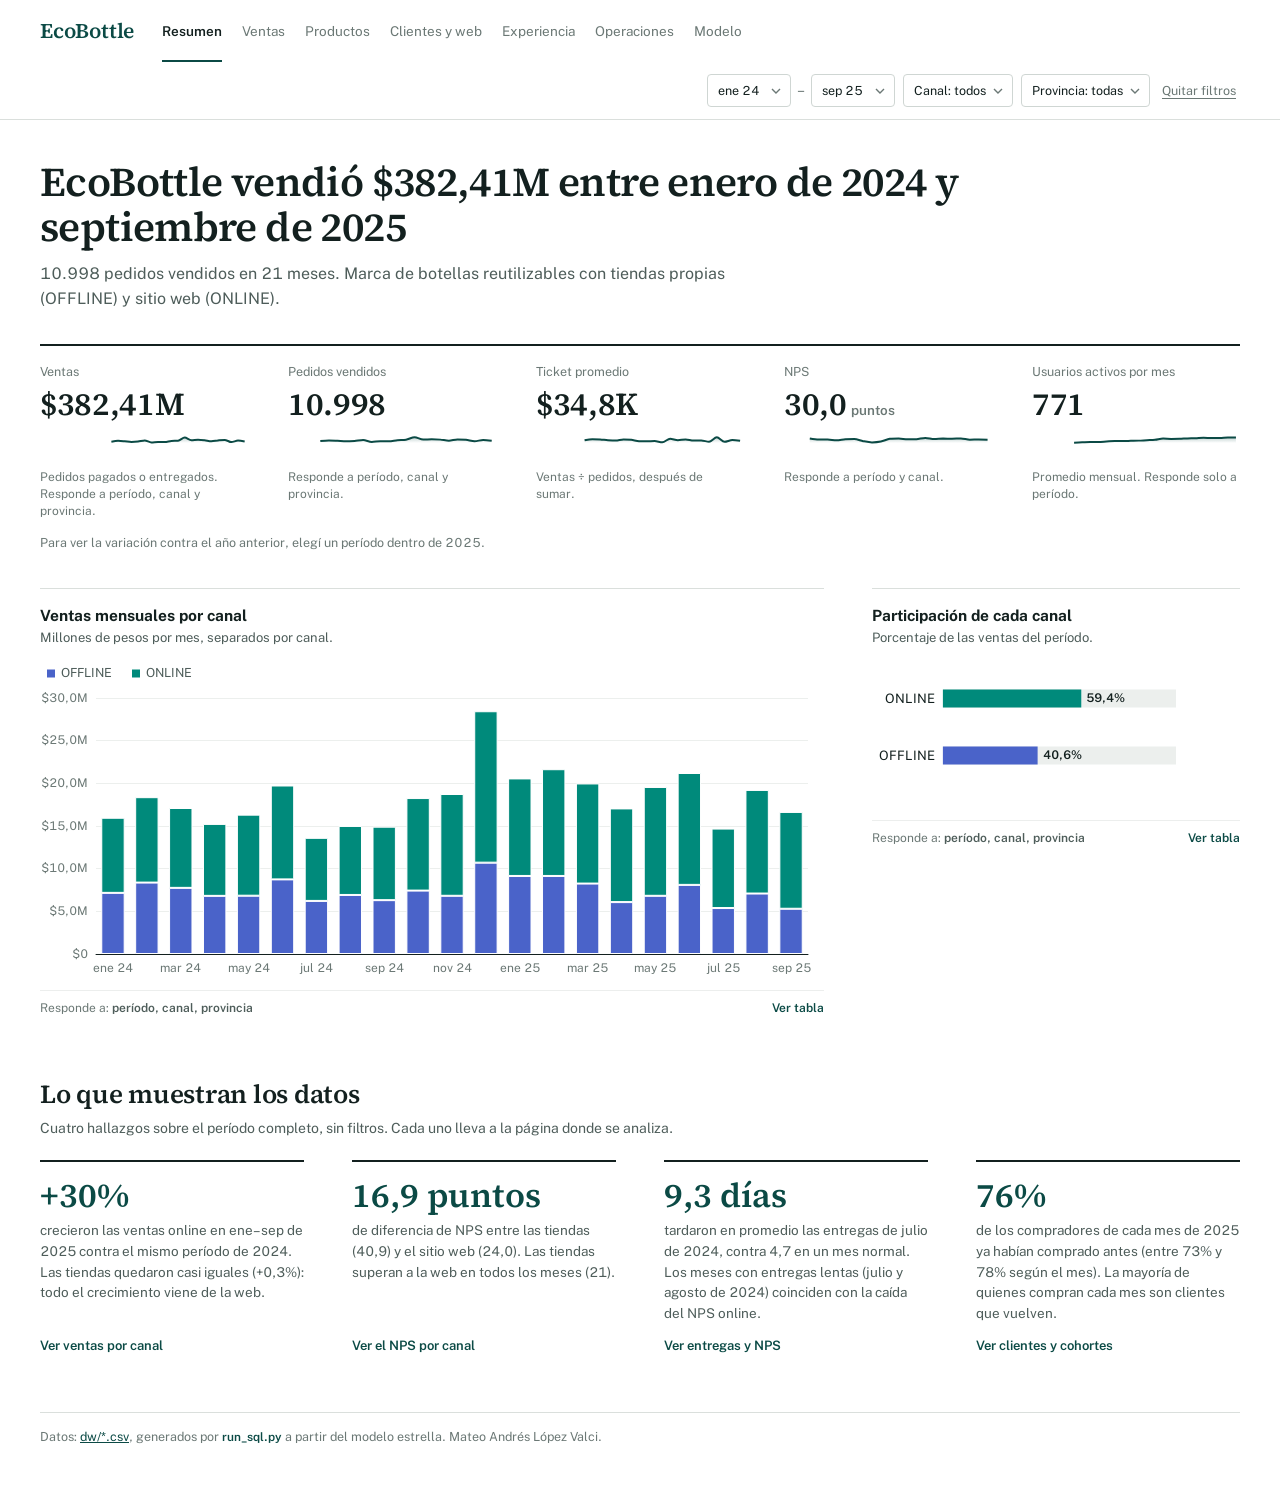
==== commit bf7295a4: "fix: corregir afirmaciones y reemplazar hallazgos débiles en el sitio y el README Co-Authored-By: Cl" ====
--- a/web/index.html
+++ b/web/index.html
@@ -61,7 +61,7 @@
         <article class="tarjeta ancho-8" data-aplica="mes canal provincia">
           <div class="tarjeta-cabeza"><div>
             <h2 id="t-mensual">Ventas mensuales por canal</h2>
-            <p class="bajada">Millones de pesos por mes. Diciembre de 2024 es el pico del período.</p>
+            <p class="bajada">Millones de pesos por mes, separados por canal.</p>
           </div></div>
           <div class="grafico" id="g-mensual" role="img" aria-label="Barras apiladas de ventas mensuales por canal"></div>
         </article>
@@ -79,9 +79,9 @@
       <p class="seccion-bajada">Cuatro hallazgos sobre el período completo, sin filtros. Cada uno lleva a la página donde se analiza.</p>
       <div class="grilla">
         <article class="tarjeta hallazgo ancho-3">
-          <span class="hallazgo-cifra" id="h-entrega">…</span>
-          <p id="h-entrega-txt"></p>
-          <a href="experiencia.html">Ver la relación con el NPS</a>
+          <span class="hallazgo-cifra" id="h-crecimiento">…</span>
+          <p id="h-crecimiento-txt"></p>
+          <a href="ventas.html">Ver ventas por canal</a>
         </article>
         <article class="tarjeta hallazgo ancho-3">
           <span class="hallazgo-cifra" id="h-nps">…</span>
@@ -89,14 +89,14 @@
           <a href="experiencia.html">Ver el NPS por canal</a>
         </article>
         <article class="tarjeta hallazgo ancho-3">
+          <span class="hallazgo-cifra" id="h-entrega">…</span>
+          <p id="h-entrega-txt"></p>
+          <a href="experiencia.html">Ver entregas y NPS</a>
+        </article>
+        <article class="tarjeta hallazgo ancho-3">
           <span class="hallazgo-cifra" id="h-recurrentes">…</span>
           <p id="h-recurrentes-txt"></p>
           <a href="clientes.html">Ver clientes y cohortes</a>
-        </article>
-        <article class="tarjeta hallazgo ancho-3">
-          <span class="hallazgo-cifra" id="h-domingo">…</span>
-          <p id="h-domingo-txt"></p>
-          <a href="ventas.html">Ver ventas por día</a>
         </article>
       </div>
 
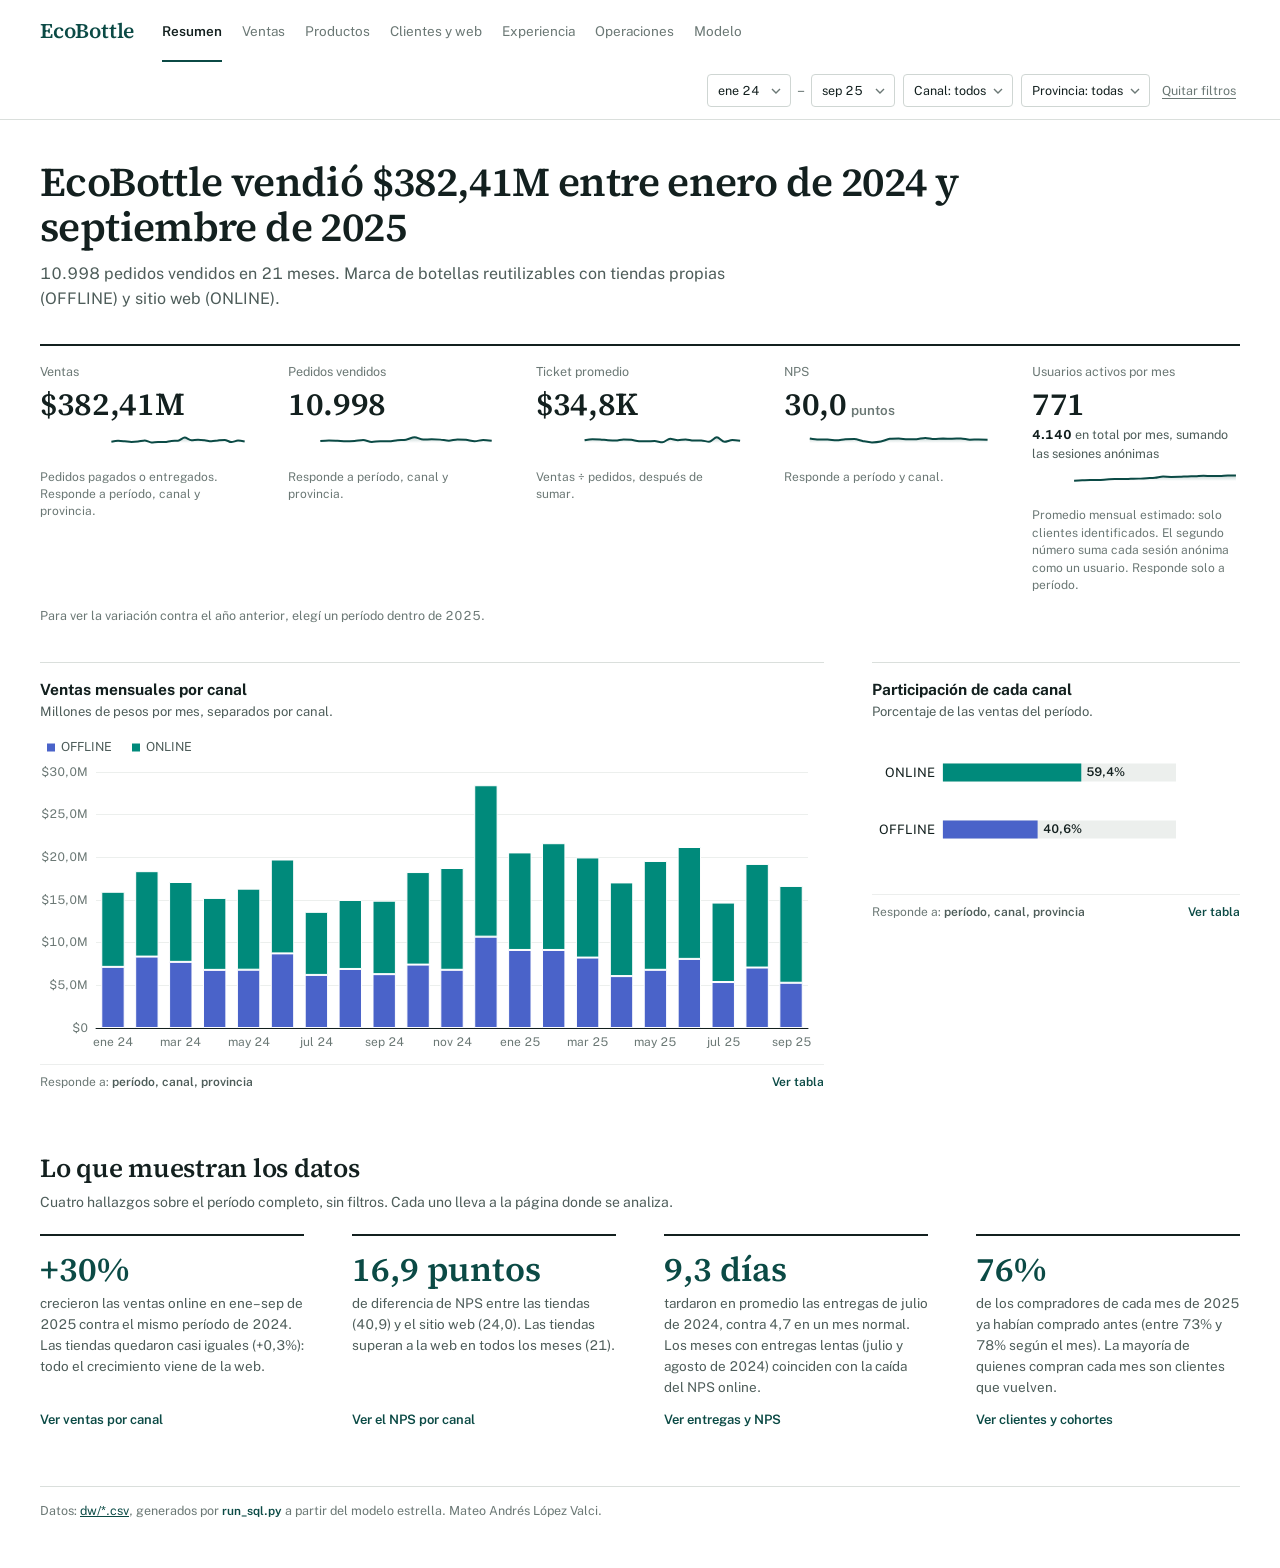
==== commit 8bc16641: "feat: mostrar usuarios activos con y sin sesiones anónimas Co-Authored-By: Claude Opus 5.5 <noreply@" ====
--- a/web/index.html
+++ b/web/index.html
@@ -51,8 +51,9 @@
           <span class="kpi-nombre">Usuarios activos por mes</span>
           <span class="kpi-valor">…</span>
           <span class="kpi-delta"></span>
+          <span class="kpi-alt" id="k-usuarios-alt"></span>
           <div class="kpi-chispa" id="k-usuarios-chispa"></div>
-          <span class="kpi-nota">Promedio mensual. Responde solo a período.</span>
+          <span class="kpi-nota">Promedio mensual estimado: solo clientes identificados. El segundo número suma cada sesión anónima como un usuario. Responde solo a período.</span>
         </div>
       </section>
       <p class="kpis-nota" id="kpis-nota"></p>
--- a/web/assets/css/style.css
+++ b/web/assets/css/style.css
@@ -127,6 +127,9 @@
 .kpi-delta.baja { color: var(--baja); }
 .kpi-delta.neutro { color: var(--tenue); }
 .kpi-chispa { height: 30px; margin-top: 8px; }
+.kpi-alt { font-size: 12.5px; color: var(--gris-texto); }
+.kpi-alt:empty { display: none; }
+.kpi-alt strong { color: var(--tinta); font-weight: 700; }
 .kpi-nota { font-size: 12px; color: var(--tenue); margin-top: 6px; line-height: 1.45; }
 .kpis-nota { font-size: 12.5px; color: var(--tenue); margin: 12px 0 0; }
 
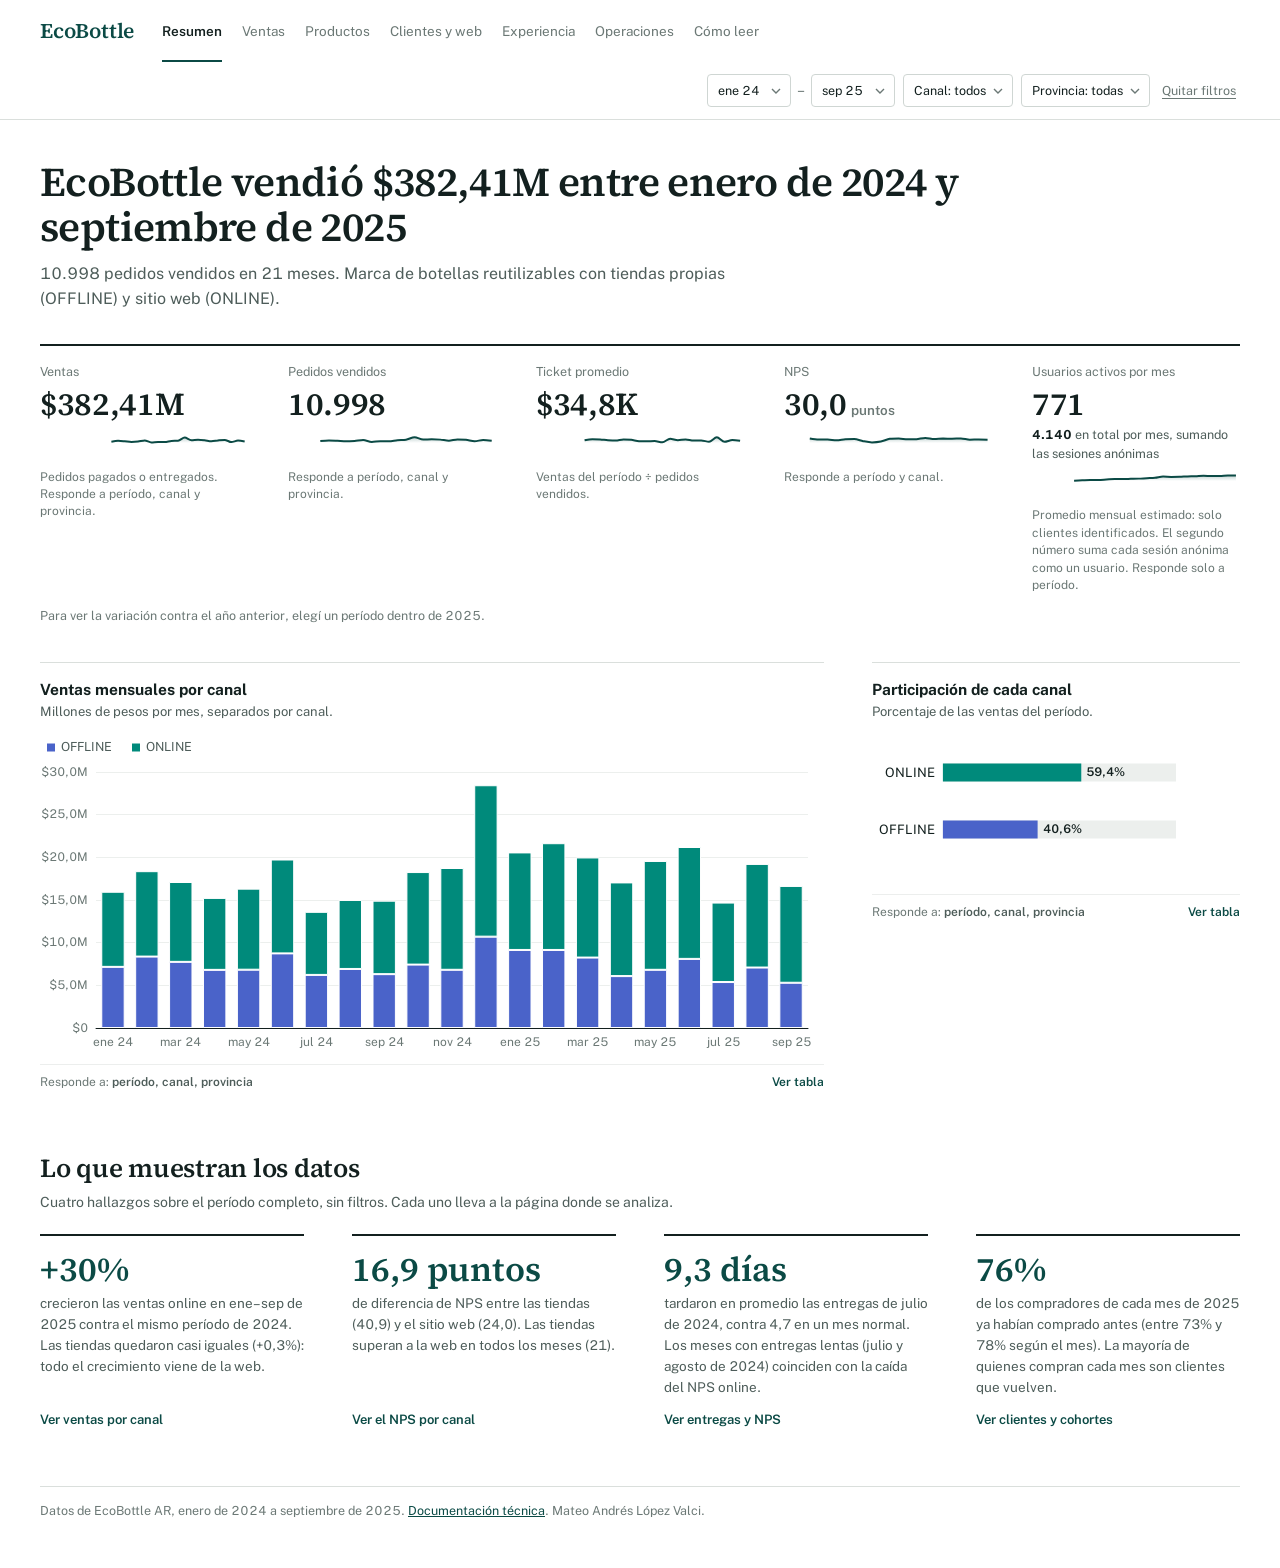
==== commit d9aa3d25: "Tablero en lenguaje de negocio y página "Cómo leer" - Reescribe los textos del sitio que mencionaban" ====
--- a/web/index.html
+++ b/web/index.html
@@ -38,7 +38,7 @@
           <span class="kpi-valor">…</span>
           <span class="kpi-delta"></span>
           <div class="kpi-chispa" id="k-ticket-chispa"></div>
-          <span class="kpi-nota">Ventas ÷ pedidos, después de sumar.</span>
+          <span class="kpi-nota">Ventas del período ÷ pedidos vendidos.</span>
         </div>
         <div class="tarjeta kpi" id="k-nps">
           <span class="kpi-nombre">NPS</span>
